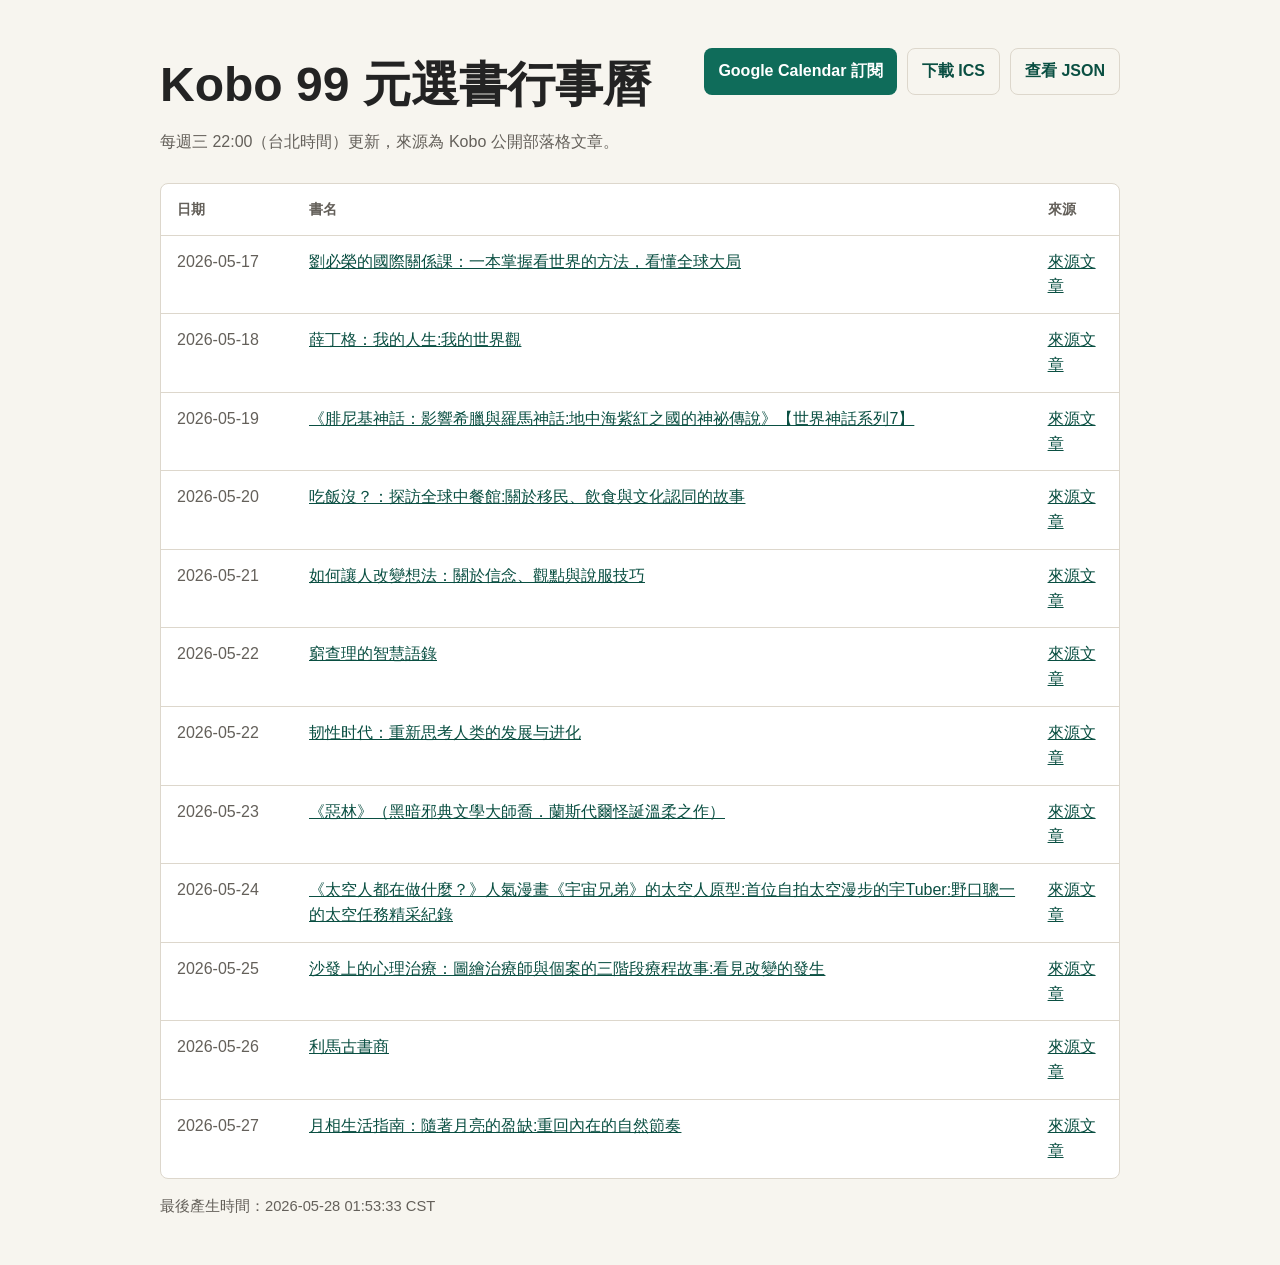
==== public/index.html @ 188c9c96 "Update Kobo 99 calendar" ====
<!doctype html>
<html lang="zh-Hant">
<head>
  <meta charset="utf-8">
  <meta name="viewport" content="width=device-width, initial-scale=1">
  <title>Kobo 99 元選書行事曆</title>
  <style>
    :root {
      color-scheme: light;
      --bg: #f7f5ef;
      --panel: #ffffff;
      --text: #232323;
      --muted: #64605a;
      --line: #ddd7cc;
      --accent: #0f6c5a;
      --accent-dark: #0a4f42;
    }
    * { box-sizing: border-box; }
    body {
      margin: 0;
      background: var(--bg);
      color: var(--text);
      font-family: -apple-system, BlinkMacSystemFont, "Segoe UI", sans-serif;
      line-height: 1.55;
    }
    main {
      width: min(960px, calc(100% - 32px));
      margin: 48px auto;
    }
    header {
      display: flex;
      align-items: flex-start;
      justify-content: space-between;
      gap: 24px;
      margin-bottom: 28px;
    }
    h1 {
      margin: 0 0 8px;
      font-size: clamp(1.9rem, 4vw, 3rem);
      letter-spacing: 0;
    }
    p { margin: 0; color: var(--muted); }
    .actions {
      display: flex;
      flex-wrap: wrap;
      gap: 10px;
      justify-content: flex-end;
      min-width: 240px;
    }
    .button {
      display: inline-flex;
      min-height: 42px;
      align-items: center;
      justify-content: center;
      border-radius: 8px;
      padding: 10px 14px;
      background: var(--accent);
      color: #fff;
      font-weight: 700;
      text-decoration: none;
      white-space: nowrap;
    }
    .button.secondary {
      background: transparent;
      color: var(--accent-dark);
      border: 1px solid var(--line);
    }
    section {
      background: var(--panel);
      border: 1px solid var(--line);
      border-radius: 8px;
      overflow: hidden;
    }
    table {
      width: 100%;
      border-collapse: collapse;
    }
    th, td {
      padding: 14px 16px;
      border-bottom: 1px solid var(--line);
      text-align: left;
      vertical-align: top;
    }
    th {
      color: var(--muted);
      font-size: 0.9rem;
      font-weight: 700;
    }
    tr:last-child td { border-bottom: 0; }
    td:first-child { width: 132px; color: var(--muted); }
    a { color: var(--accent-dark); }
    footer {
      margin-top: 16px;
      color: var(--muted);
      font-size: 0.92rem;
    }
    @media (max-width: 720px) {
      main { margin: 28px auto; }
      header { display: block; }
      .actions { justify-content: flex-start; margin-top: 18px; }
      table, tbody, tr, td { display: block; width: 100%; }
      thead { display: none; }
      tr { border-bottom: 1px solid var(--line); padding: 12px 0; }
      tr:last-child { border-bottom: 0; }
      td { border: 0; padding: 4px 16px; }
      td:first-child { width: 100%; }
    }
  </style>
</head>
<body>
  <main>
    <header>
      <div>
        <h1>Kobo 99 元選書行事曆</h1>
        <p>每週三 22:00（台北時間）更新，來源為 Kobo 公開部落格文章。</p>
      </div>
      <nav class="actions" aria-label="訂閱連結">
        <a class="button" id="google-link" href="https://calendar.google.com/calendar/render">Google Calendar 訂閱</a>
        <a class="button secondary" href="kobo99.ics">下載 ICS</a>
        <a class="button secondary" href="events.json">查看 JSON</a>
      </nav>
    </header>
    <section aria-label="近期選書">
      <table>
        <thead>
          <tr>
            <th>日期</th>
            <th>書名</th>
            <th>來源</th>
          </tr>
        </thead>
        <tbody>
          <tr>
            <td><time datetime="2026-05-17">2026-05-17</time></td>
            <td><a href="https://www.kobo.com/tw/zh/ebook/Oq0C-toUhj61pU7ZuOeAuQ?sid=0e2933ff-dd01-4671-a66d-1c8b20b97a18&amp;ssid=LgBAj5ZabgMhGqfG52D53&amp;utm_source=twblog&amp;utm_medium=99list&amp;utm_campaign=coin99_20260514">劉必榮的國際關係課：一本掌握看世界的方法，看懂全球大局</a></td>
            <td><a href="https://www.kobo.com/zh/blog/weekly-dd99-2026-w20">來源文章</a></td>
          </tr>
          <tr>
            <td><time datetime="2026-05-18">2026-05-18</time></td>
            <td><a href="https://www.kobo.com/tw/zh/ebook/3aDf6svCgDe2equJZuwdKg?sId=98a1ab3e-da79-486e-acfe-9da31a57d57c&amp;ssId=VOExp7g4EBEX736syxEWi&amp;cPos=8&amp;utm_source=twblog&amp;utm_medium=99list&amp;utm_campaign=coin99_20260514">薛丁格：我的人生:我的世界觀</a></td>
            <td><a href="https://www.kobo.com/zh/blog/weekly-dd99-2026-w20">來源文章</a></td>
          </tr>
          <tr>
            <td><time datetime="2026-05-19">2026-05-19</time></td>
            <td><a href="https://www.kobo.com/tw/zh/ebook/NS3wWVRetjmY6DG8GCaQ7Q?sId=0649bf85-0591-4b63-8339-caf28a9f52f0&amp;ssId=Jb1l7KjU01C63QJld5QiQ&amp;cPos=7&amp;utm_source=twblog&amp;utm_medium=99list&amp;utm_campaign=coin99_20260514">《腓尼基神話：影響希臘與羅馬神話:地中海紫紅之國的神祕傳說》【世界神話系列7】</a></td>
            <td><a href="https://www.kobo.com/zh/blog/weekly-dd99-2026-w20">來源文章</a></td>
          </tr>
          <tr>
            <td><time datetime="2026-05-20">2026-05-20</time></td>
            <td><a href="https://www.kobo.com/tw/zh/ebook/T7mHfPqfoDOEcaipd5PpsA?sId=db29fa10-4f6f-4319-8aa8-af015ed02287&amp;ssId=1pK39OA0Z3F998WYupKHX&amp;cPos=1&amp;utm_source=twblog&amp;utm_medium=99list&amp;utm_campaign=coin99_20260514">吃飯沒？：探訪全球中餐館:關於移民、飲食與文化認同的故事</a></td>
            <td><a href="https://www.kobo.com/zh/blog/weekly-dd99-2026-w20">來源文章</a></td>
          </tr>
          <tr>
            <td><time datetime="2026-05-21">2026-05-21</time></td>
            <td><a href="https://www.kobo.com/tw/zh/ebook/Krff2DZrTDSDQwlCpi2_OA?sid=b14a1f2e-721b-4083-8126-5be44674a476&amp;ssid=DDa9M99KhHkAqZlAW7i9K&amp;cPos=3&amp;utm_source=twblog&amp;utm_medium=99list&amp;utm_campaign=coin99_20260521">如何讓人改變想法：關於信念、觀點與說服技巧</a></td>
            <td><a href="https://www.kobo.com/zh/blog/weekly-dd99-2026-w21">來源文章</a></td>
          </tr>
          <tr>
            <td><time datetime="2026-05-22">2026-05-22</time></td>
            <td><a href="https://www.kobo.com/tw/zh/ebook/q_SfCc-aVTqD2qOeRKnF5w?sid=2ae60711-f06a-4857-9dbc-2bdc96e750aa&amp;ssid=T7ytSXyQ3Dup-JBuw7TLj&amp;utm_source=twblog&amp;utm_medium=99list&amp;utm_campaign=coin99_20260521">窮查理的智慧語錄</a></td>
            <td><a href="https://www.kobo.com/zh/blog/weekly-dd99-2026-w21">來源文章</a></td>
          </tr>
          <tr>
            <td><time datetime="2026-05-22">2026-05-22</time></td>
            <td><a href="https://www.kobo.com/tw/zh/ebook/8Vwuh9MCRjm2ACbqRyDx7w?sid=29ff897e-e890-4c52-8094-21e5851a990b&amp;ssid=TL6WCEuLgHHllmSZbaXio&amp;cPos=7&amp;utm_source=twblog&amp;utm_medium=99list&amp;utm_campaign=coin99_20260521">韧性时代：重新思考人类的发展与进化</a></td>
            <td><a href="https://www.kobo.com/zh/blog/weekly-dd99-2026-w21">來源文章</a></td>
          </tr>
          <tr>
            <td><time datetime="2026-05-23">2026-05-23</time></td>
            <td><a href="https://www.kobo.com/tw/zh/ebook/I5J-q75ooTimxAWnKAuX8A?sid=b90b40b2-1bff-40fd-9016-4b2957b839a6&amp;ssid=eNPO_6ZGdbXVD5EshFWmq&amp;utm_source=twblog&amp;utm_medium=99list&amp;utm_campaign=coin99_20260521">《惡林》（黑暗邪典文學大師喬．蘭斯代爾怪誕溫柔之作）</a></td>
            <td><a href="https://www.kobo.com/zh/blog/weekly-dd99-2026-w21">來源文章</a></td>
          </tr>
          <tr>
            <td><time datetime="2026-05-24">2026-05-24</time></td>
            <td><a href="https://www.kobo.com/tw/zh/ebook/tuber-2?sid=d8ca6da7-e42a-480e-83d8-110fa1f4ad76&amp;ssid=gq89PLufJtlbvoVgjB59r&amp;cPos=5&amp;utm_source=twblog&amp;utm_medium=99list&amp;utm_campaign=coin99_20260524">《太空人都在做什麼？》人氣漫畫《宇宙兄弟》的太空人原型:首位自拍太空漫步的宇Tuber:野口聰一的太空任務精采紀錄</a></td>
            <td><a href="https://www.kobo.com/zh/blog/weekly-dd99-2026-w21">來源文章</a></td>
          </tr>
          <tr>
            <td><time datetime="2026-05-25">2026-05-25</time></td>
            <td><a href="https://www.kobo.com/tw/zh/ebook/IoV7O6WGGTyYJGUJEJ6nww?sid=f5f2f5d0-d9cf-445f-b1d2-858bb8e286b0&amp;ssid=-CJ8TQJWgPYttYwpEBQBd&amp;cPos=1&amp;utm_source=twblog&amp;utm_medium=99list&amp;utm_campaign=coin99_20260525">沙發上的心理治療：圖繪治療師與個案的三階段療程故事:看見改變的發生</a></td>
            <td><a href="https://www.kobo.com/zh/blog/weekly-dd99-2026-w21">來源文章</a></td>
          </tr>
          <tr>
            <td><time datetime="2026-05-26">2026-05-26</time></td>
            <td><a href="https://www.kobo.com/tw/zh/ebook/2lj-KdZMQjKkTNhQ0yQASQ?sid=552be26a-47d9-493d-8bc1-90a25a33e25a&amp;ssid=RlYxhRyGA10Zc_0Cz5NsB&amp;cPos=8&amp;utm_source=twblog&amp;utm_medium=99list&amp;utm_campaign=coin99_20260526">利馬古書商</a></td>
            <td><a href="https://www.kobo.com/zh/blog/weekly-dd99-2026-w21">來源文章</a></td>
          </tr>
          <tr>
            <td><time datetime="2026-05-27">2026-05-27</time></td>
            <td><a href="https://www.kobo.com/tw/zh/ebook/LhYTWmAwfDS5frH-u4r-7g?sid=53d9def2-4749-4461-b1be-8de7b77e8e00&amp;ssid=mjAAs9FLI09M8llO6vPwV&amp;cPos=7&amp;utm_source=twblog&amp;utm_medium=99list&amp;utm_campaign=coin99_20260527">月相生活指南：隨著月亮的盈缺:重回內在的自然節奏</a></td>
            <td><a href="https://www.kobo.com/zh/blog/weekly-dd99-2026-w21">來源文章</a></td>
          </tr>
        </tbody>
      </table>
    </section>
    <footer>最後產生時間：2026-05-28 01:53:33 CST</footer>
  </main>
  <script>
    const icsUrl = new URL("kobo99.ics", window.location.href).href;
    document.getElementById("google-link").href =
      "https://calendar.google.com/calendar/render?cid=" + encodeURIComponent(icsUrl);
  </script>
</body>
</html>
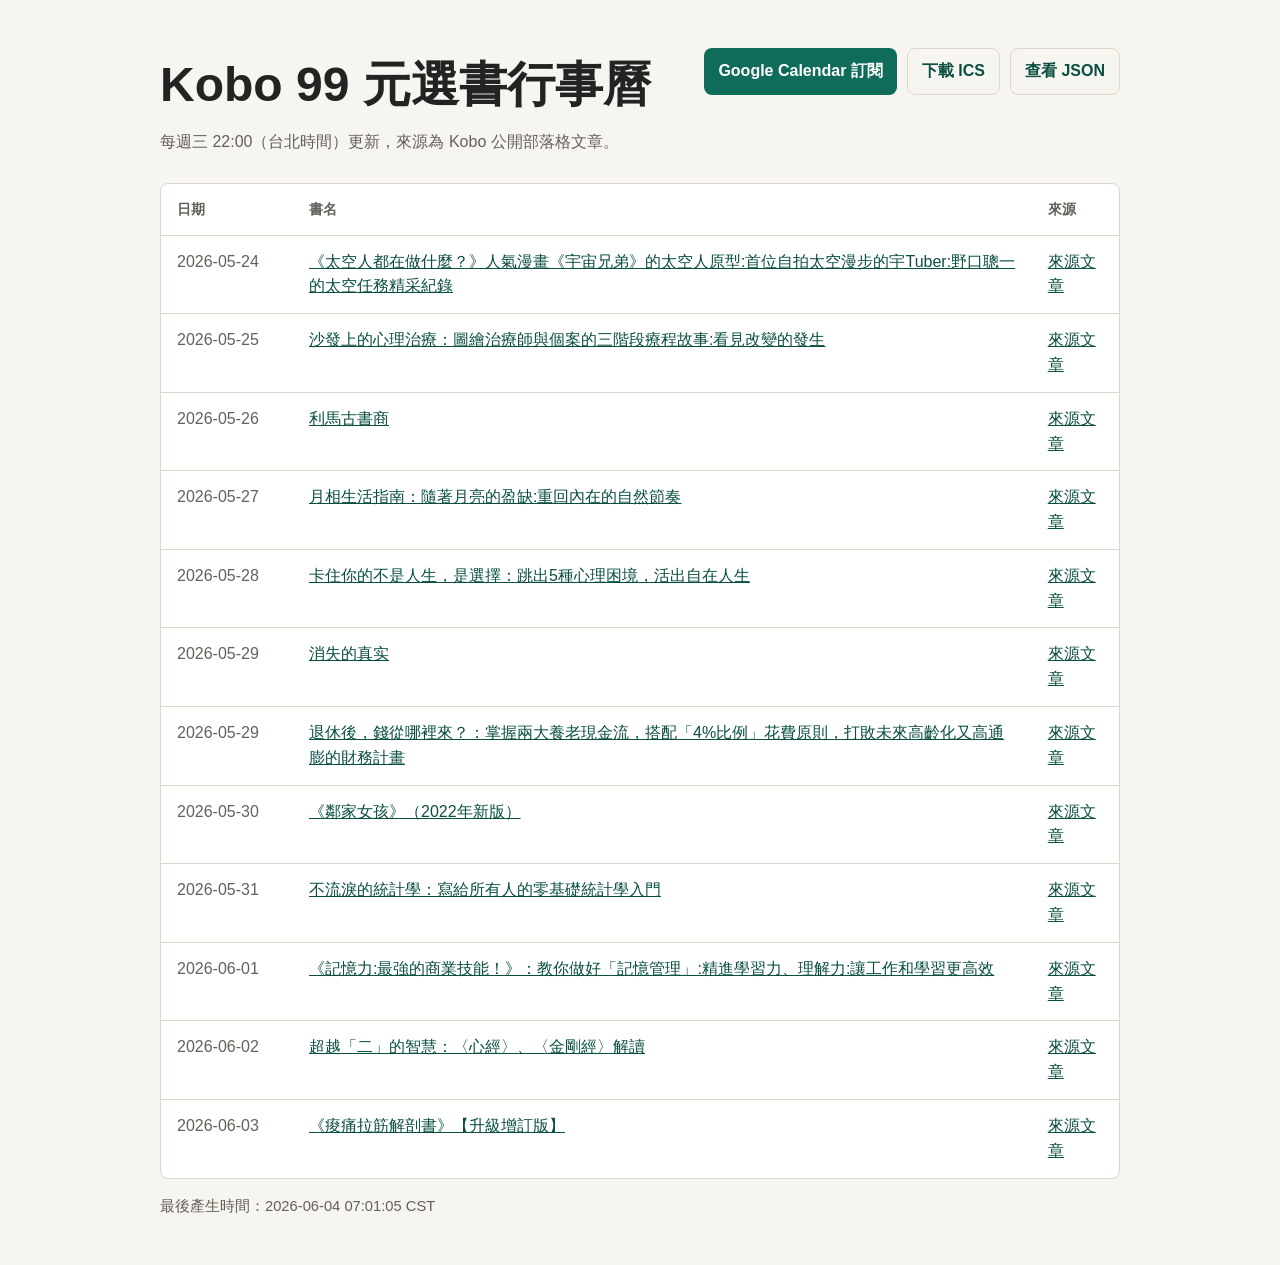
==== commit 99aa59e8: "Update Kobo 99 calendar" ====
--- a/public/index.html
+++ b/public/index.html
@@ -131,46 +131,6 @@
         </thead>
         <tbody>
           <tr>
-            <td><time datetime="2026-05-17">2026-05-17</time></td>
-            <td><a href="https://www.kobo.com/tw/zh/ebook/Oq0C-toUhj61pU7ZuOeAuQ?sid=0e2933ff-dd01-4671-a66d-1c8b20b97a18&amp;ssid=LgBAj5ZabgMhGqfG52D53&amp;utm_source=twblog&amp;utm_medium=99list&amp;utm_campaign=coin99_20260514">劉必榮的國際關係課：一本掌握看世界的方法，看懂全球大局</a></td>
-            <td><a href="https://www.kobo.com/zh/blog/weekly-dd99-2026-w20">來源文章</a></td>
-          </tr>
-          <tr>
-            <td><time datetime="2026-05-18">2026-05-18</time></td>
-            <td><a href="https://www.kobo.com/tw/zh/ebook/3aDf6svCgDe2equJZuwdKg?sId=98a1ab3e-da79-486e-acfe-9da31a57d57c&amp;ssId=VOExp7g4EBEX736syxEWi&amp;cPos=8&amp;utm_source=twblog&amp;utm_medium=99list&amp;utm_campaign=coin99_20260514">薛丁格：我的人生:我的世界觀</a></td>
-            <td><a href="https://www.kobo.com/zh/blog/weekly-dd99-2026-w20">來源文章</a></td>
-          </tr>
-          <tr>
-            <td><time datetime="2026-05-19">2026-05-19</time></td>
-            <td><a href="https://www.kobo.com/tw/zh/ebook/NS3wWVRetjmY6DG8GCaQ7Q?sId=0649bf85-0591-4b63-8339-caf28a9f52f0&amp;ssId=Jb1l7KjU01C63QJld5QiQ&amp;cPos=7&amp;utm_source=twblog&amp;utm_medium=99list&amp;utm_campaign=coin99_20260514">《腓尼基神話：影響希臘與羅馬神話:地中海紫紅之國的神祕傳說》【世界神話系列7】</a></td>
-            <td><a href="https://www.kobo.com/zh/blog/weekly-dd99-2026-w20">來源文章</a></td>
-          </tr>
-          <tr>
-            <td><time datetime="2026-05-20">2026-05-20</time></td>
-            <td><a href="https://www.kobo.com/tw/zh/ebook/T7mHfPqfoDOEcaipd5PpsA?sId=db29fa10-4f6f-4319-8aa8-af015ed02287&amp;ssId=1pK39OA0Z3F998WYupKHX&amp;cPos=1&amp;utm_source=twblog&amp;utm_medium=99list&amp;utm_campaign=coin99_20260514">吃飯沒？：探訪全球中餐館:關於移民、飲食與文化認同的故事</a></td>
-            <td><a href="https://www.kobo.com/zh/blog/weekly-dd99-2026-w20">來源文章</a></td>
-          </tr>
-          <tr>
-            <td><time datetime="2026-05-21">2026-05-21</time></td>
-            <td><a href="https://www.kobo.com/tw/zh/ebook/Krff2DZrTDSDQwlCpi2_OA?sid=b14a1f2e-721b-4083-8126-5be44674a476&amp;ssid=DDa9M99KhHkAqZlAW7i9K&amp;cPos=3&amp;utm_source=twblog&amp;utm_medium=99list&amp;utm_campaign=coin99_20260521">如何讓人改變想法：關於信念、觀點與說服技巧</a></td>
-            <td><a href="https://www.kobo.com/zh/blog/weekly-dd99-2026-w21">來源文章</a></td>
-          </tr>
-          <tr>
-            <td><time datetime="2026-05-22">2026-05-22</time></td>
-            <td><a href="https://www.kobo.com/tw/zh/ebook/q_SfCc-aVTqD2qOeRKnF5w?sid=2ae60711-f06a-4857-9dbc-2bdc96e750aa&amp;ssid=T7ytSXyQ3Dup-JBuw7TLj&amp;utm_source=twblog&amp;utm_medium=99list&amp;utm_campaign=coin99_20260521">窮查理的智慧語錄</a></td>
-            <td><a href="https://www.kobo.com/zh/blog/weekly-dd99-2026-w21">來源文章</a></td>
-          </tr>
-          <tr>
-            <td><time datetime="2026-05-22">2026-05-22</time></td>
-            <td><a href="https://www.kobo.com/tw/zh/ebook/8Vwuh9MCRjm2ACbqRyDx7w?sid=29ff897e-e890-4c52-8094-21e5851a990b&amp;ssid=TL6WCEuLgHHllmSZbaXio&amp;cPos=7&amp;utm_source=twblog&amp;utm_medium=99list&amp;utm_campaign=coin99_20260521">韧性时代：重新思考人类的发展与进化</a></td>
-            <td><a href="https://www.kobo.com/zh/blog/weekly-dd99-2026-w21">來源文章</a></td>
-          </tr>
-          <tr>
-            <td><time datetime="2026-05-23">2026-05-23</time></td>
-            <td><a href="https://www.kobo.com/tw/zh/ebook/I5J-q75ooTimxAWnKAuX8A?sid=b90b40b2-1bff-40fd-9016-4b2957b839a6&amp;ssid=eNPO_6ZGdbXVD5EshFWmq&amp;utm_source=twblog&amp;utm_medium=99list&amp;utm_campaign=coin99_20260521">《惡林》（黑暗邪典文學大師喬．蘭斯代爾怪誕溫柔之作）</a></td>
-            <td><a href="https://www.kobo.com/zh/blog/weekly-dd99-2026-w21">來源文章</a></td>
-          </tr>
-          <tr>
             <td><time datetime="2026-05-24">2026-05-24</time></td>
             <td><a href="https://www.kobo.com/tw/zh/ebook/tuber-2?sid=d8ca6da7-e42a-480e-83d8-110fa1f4ad76&amp;ssid=gq89PLufJtlbvoVgjB59r&amp;cPos=5&amp;utm_source=twblog&amp;utm_medium=99list&amp;utm_campaign=coin99_20260524">《太空人都在做什麼？》人氣漫畫《宇宙兄弟》的太空人原型:首位自拍太空漫步的宇Tuber:野口聰一的太空任務精采紀錄</a></td>
             <td><a href="https://www.kobo.com/zh/blog/weekly-dd99-2026-w21">來源文章</a></td>
@@ -189,11 +149,51 @@
             <td><time datetime="2026-05-27">2026-05-27</time></td>
             <td><a href="https://www.kobo.com/tw/zh/ebook/LhYTWmAwfDS5frH-u4r-7g?sid=53d9def2-4749-4461-b1be-8de7b77e8e00&amp;ssid=mjAAs9FLI09M8llO6vPwV&amp;cPos=7&amp;utm_source=twblog&amp;utm_medium=99list&amp;utm_campaign=coin99_20260527">月相生活指南：隨著月亮的盈缺:重回內在的自然節奏</a></td>
             <td><a href="https://www.kobo.com/zh/blog/weekly-dd99-2026-w21">來源文章</a></td>
+          </tr>
+          <tr>
+            <td><time datetime="2026-05-28">2026-05-28</time></td>
+            <td><a href="https://www.kobo.com/tw/zh/ebook/9hURkGzgcjGbGd2F654Wag?sId=22fb5b2f-0ca2-44ec-baa7-d607bcbf0851&amp;ssId=omxyxhFtpCBevinSys-d7&amp;cPos=1&amp;utm_source=twblog&amp;utm_medium=99list&amp;utm_campaign=coin99_20260528">卡住你的不是人生，是選擇：跳出5種心理困境，活出自在人生</a></td>
+            <td><a href="https://www.kobo.com/zh/blog/weekly-dd99-2026-w22">來源文章</a></td>
+          </tr>
+          <tr>
+            <td><time datetime="2026-05-29">2026-05-29</time></td>
+            <td><a href="https://www.kobo.com/tw/zh/ebook/folLxiAZgz-9qTP1OTxz8w?sId=d7ea0947-0e0c-4ba2-9886-ee36dae1beec&amp;ssId=nKYOV9Ny9UTn6mu_yTsbw&amp;cPos=1&amp;utm_source=twblog&amp;utm_medium=99list&amp;utm_campaign=coin99_20260528">消失的真实</a></td>
+            <td><a href="https://www.kobo.com/zh/blog/weekly-dd99-2026-w22">來源文章</a></td>
+          </tr>
+          <tr>
+            <td><time datetime="2026-05-29">2026-05-29</time></td>
+            <td><a href="https://www.kobo.com/tw/zh/ebook/8Uy5TeoHQz254c7ejd49hg?sid=bd4faaa1-49b9-4ad2-a03f-7c7deba3a996&amp;ssid=atNsn-OP7tk2xgbWUi3Hg&amp;utm_source=twblog&amp;utm_medium=99list&amp;utm_campaign=coin99_20260528">退休後，錢從哪裡來？：掌握兩大養老現金流，搭配「4%比例」花費原則，打敗未來高齡化又高通膨的財務計畫</a></td>
+            <td><a href="https://www.kobo.com/zh/blog/weekly-dd99-2026-w22">來源文章</a></td>
+          </tr>
+          <tr>
+            <td><time datetime="2026-05-30">2026-05-30</time></td>
+            <td><a href="https://www.kobo.com/tw/zh/ebook/J_ud6Kxtjz-kdd90ElSA_A?sid=fec41bd0-7445-480f-b706-312e78fcdc61&amp;ssid=ueQ5JdKtOYPiLuCxQctfu&amp;utm_source=twblog&amp;utm_medium=99list&amp;utm_campaign=coin99_20260528">《鄰家女孩》（2022年新版）</a></td>
+            <td><a href="https://www.kobo.com/zh/blog/weekly-dd99-2026-w22">來源文章</a></td>
+          </tr>
+          <tr>
+            <td><time datetime="2026-05-31">2026-05-31</time></td>
+            <td><a href="https://www.kobo.com/tw/zh/ebook/kDe3zTw96j6hT98EYWW2UA?sid=db1f9f2f-914b-482d-b5ac-2ba545ddea12&amp;ssid=hXEk7Z5XGUhwwv6GpN6Dq&amp;utm_source=twblog&amp;utm_medium=99list&amp;utm_campaign=coin99_20260528">不流淚的統計學：寫給所有人的零基礎統計學入門</a></td>
+            <td><a href="https://www.kobo.com/zh/blog/weekly-dd99-2026-w22">來源文章</a></td>
+          </tr>
+          <tr>
+            <td><time datetime="2026-06-01">2026-06-01</time></td>
+            <td><a href="https://www.kobo.com/tw/zh/ebook/_h39tQvWMDWyq-1pKp4UTA?sid=0c6f53af-7955-4322-9ce4-f164f9c36574&amp;ssid=1QukcwU54nQQT-Kic7-x3&amp;cPos=3&amp;utm_source=twblog&amp;utm_medium=99list&amp;utm_campaign=coin99_20260528">《記憶力:最強的商業技能！》：教你做好「記憶管理」:精進學習力、理解力:讓工作和學習更高效</a></td>
+            <td><a href="https://www.kobo.com/zh/blog/weekly-dd99-2026-w22">來源文章</a></td>
+          </tr>
+          <tr>
+            <td><time datetime="2026-06-02">2026-06-02</time></td>
+            <td><a href="https://www.kobo.com/tw/zh/ebook/gOjlgWECFzGxJ2xDx7E8cA?sid=f0cc10e1-0e94-489e-af5b-dbd207910de6&amp;ssid=PGOI_d91nzUXVwbvjM4yG&amp;cPos=6&amp;utm_source=twblog&amp;utm_medium=99list&amp;utm_campaign=coin99_20260528">超越「二」的智慧：〈心經〉、〈金剛經〉解讀</a></td>
+            <td><a href="https://www.kobo.com/zh/blog/weekly-dd99-2026-w22">來源文章</a></td>
+          </tr>
+          <tr>
+            <td><time datetime="2026-06-03">2026-06-03</time></td>
+            <td><a href="https://www.kobo.com/tw/zh/ebook/SNCOBoRAsji6oozEQXZkyA?sid=f32a909b-09ec-4617-ba22-f7258ad5232f&amp;ssid=toX45wWoO1-9fuVQmMwLw&amp;utm_source=twblog&amp;utm_medium=99list&amp;utm_campaign=coin99_20260528">《痠痛拉筋解剖書》【升級增訂版】</a></td>
+            <td><a href="https://www.kobo.com/zh/blog/weekly-dd99-2026-w22">來源文章</a></td>
           </tr>
         </tbody>
       </table>
     </section>
-    <footer>最後產生時間：2026-05-28 01:53:33 CST</footer>
+    <footer>最後產生時間：2026-06-04 07:01:05 CST</footer>
   </main>
   <script>
     const icsUrl = new URL("kobo99.ics", window.location.href).href;
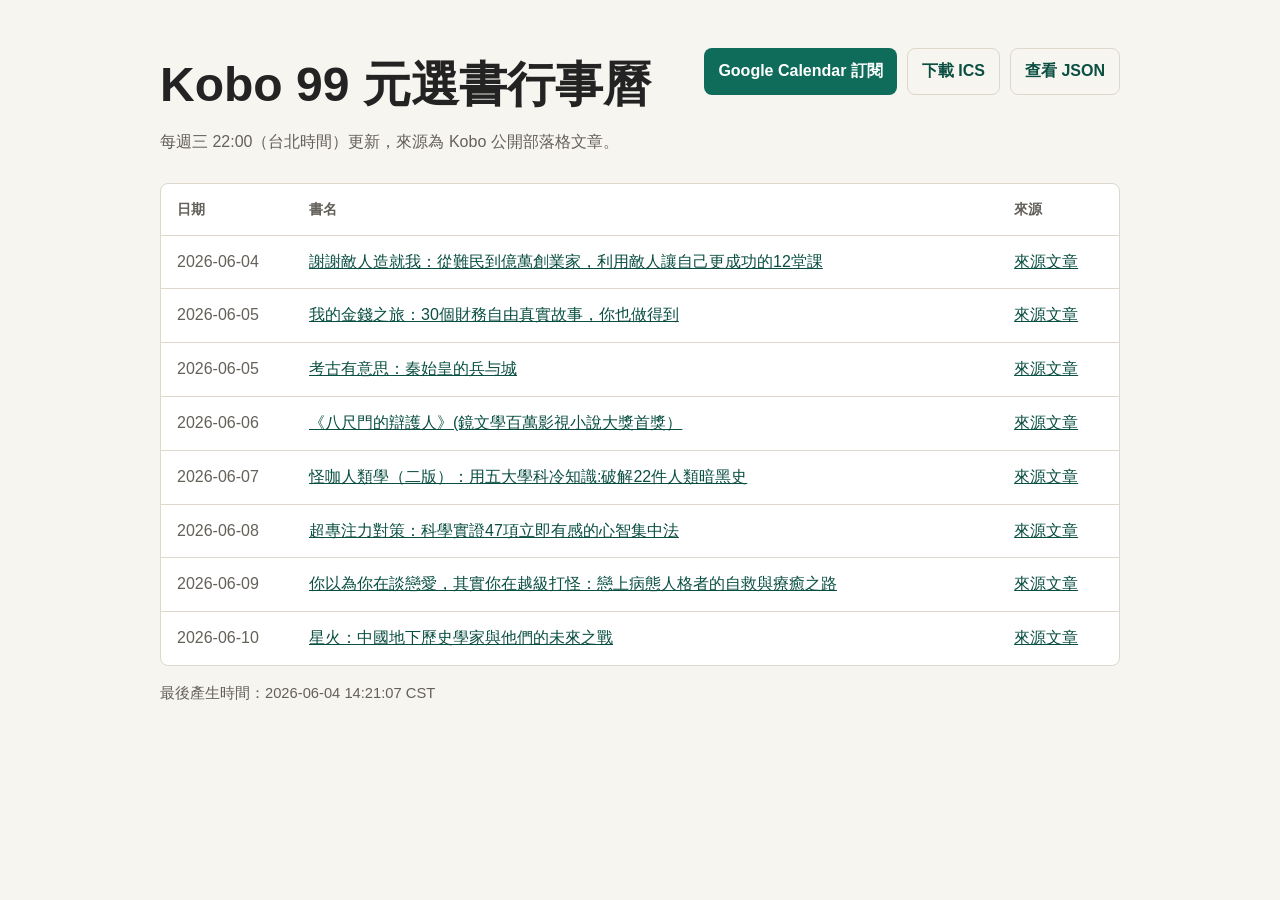
==== commit da3ddd1c: "Update Kobo 99 calendar" ====
--- a/public/index.html
+++ b/public/index.html
@@ -131,69 +131,49 @@
         </thead>
         <tbody>
           <tr>
-            <td><time datetime="2026-05-24">2026-05-24</time></td>
-            <td><a href="https://www.kobo.com/tw/zh/ebook/tuber-2?sid=d8ca6da7-e42a-480e-83d8-110fa1f4ad76&amp;ssid=gq89PLufJtlbvoVgjB59r&amp;cPos=5&amp;utm_source=twblog&amp;utm_medium=99list&amp;utm_campaign=coin99_20260524">《太空人都在做什麼？》人氣漫畫《宇宙兄弟》的太空人原型:首位自拍太空漫步的宇Tuber:野口聰一的太空任務精采紀錄</a></td>
-            <td><a href="https://www.kobo.com/zh/blog/weekly-dd99-2026-w21">來源文章</a></td>
+            <td><time datetime="2026-06-04">2026-06-04</time></td>
+            <td><a href="https://www.kobo.com/tw/zh/ebook/ni9CZXGnTTGPpHekBL5cnQ?sid=217a6b39-6f76-485f-8c22-e28d307440f9&amp;ssid=79VNhn8BenEl4cHCFyHbp&amp;utm_source=twblog&amp;utm_medium=99list&amp;utm_campaign=coin99_20260604">謝謝敵人造就我：從難民到億萬創業家，利用敵人讓自己更成功的12堂課</a></td>
+            <td><a href="https://www.kobo.com/zh/blog/weekly-dd99-2026-w23">來源文章</a></td>
           </tr>
           <tr>
-            <td><time datetime="2026-05-25">2026-05-25</time></td>
-            <td><a href="https://www.kobo.com/tw/zh/ebook/IoV7O6WGGTyYJGUJEJ6nww?sid=f5f2f5d0-d9cf-445f-b1d2-858bb8e286b0&amp;ssid=-CJ8TQJWgPYttYwpEBQBd&amp;cPos=1&amp;utm_source=twblog&amp;utm_medium=99list&amp;utm_campaign=coin99_20260525">沙發上的心理治療：圖繪治療師與個案的三階段療程故事:看見改變的發生</a></td>
-            <td><a href="https://www.kobo.com/zh/blog/weekly-dd99-2026-w21">來源文章</a></td>
+            <td><time datetime="2026-06-05">2026-06-05</time></td>
+            <td><a href="https://www.kobo.com/tw/zh/ebook/LcIpZBabKT-joZZA1-Viww?sid=db0e846f-e913-4e98-9b9b-9c1b08331cb3&amp;ssid=Rl3qZ8keoJIZgzT0QlXNl&amp;cPos=6&amp;utm_source=twblog&amp;utm_medium=99list&amp;utm_campaign=coin99_20260604">我的金錢之旅：30個財務自由真實故事，你也做得到</a></td>
+            <td><a href="https://www.kobo.com/zh/blog/weekly-dd99-2026-w23">來源文章</a></td>
           </tr>
           <tr>
-            <td><time datetime="2026-05-26">2026-05-26</time></td>
-            <td><a href="https://www.kobo.com/tw/zh/ebook/2lj-KdZMQjKkTNhQ0yQASQ?sid=552be26a-47d9-493d-8bc1-90a25a33e25a&amp;ssid=RlYxhRyGA10Zc_0Cz5NsB&amp;cPos=8&amp;utm_source=twblog&amp;utm_medium=99list&amp;utm_campaign=coin99_20260526">利馬古書商</a></td>
-            <td><a href="https://www.kobo.com/zh/blog/weekly-dd99-2026-w21">來源文章</a></td>
+            <td><time datetime="2026-06-05">2026-06-05</time></td>
+            <td><a href="https://www.kobo.com/tw/zh/ebook/lP41t3f7Tz6AjUyQNg688g?sid=db0e846f-e913-4e98-9b9b-9c1b08331cb3&amp;ssid=Rl3qZ8keoJIZgzT0QlXNl&amp;cPos=8&amp;utm_source=twblog&amp;utm_medium=99list&amp;utm_campaign=coin99_20260604">考古有意思：秦始皇的兵与城</a></td>
+            <td><a href="https://www.kobo.com/zh/blog/weekly-dd99-2026-w23">來源文章</a></td>
           </tr>
           <tr>
-            <td><time datetime="2026-05-27">2026-05-27</time></td>
-            <td><a href="https://www.kobo.com/tw/zh/ebook/LhYTWmAwfDS5frH-u4r-7g?sid=53d9def2-4749-4461-b1be-8de7b77e8e00&amp;ssid=mjAAs9FLI09M8llO6vPwV&amp;cPos=7&amp;utm_source=twblog&amp;utm_medium=99list&amp;utm_campaign=coin99_20260527">月相生活指南：隨著月亮的盈缺:重回內在的自然節奏</a></td>
-            <td><a href="https://www.kobo.com/zh/blog/weekly-dd99-2026-w21">來源文章</a></td>
+            <td><time datetime="2026-06-06">2026-06-06</time></td>
+            <td><a href="https://www.kobo.com/tw/zh/ebook/ly95ciEt1z6ZjvIqlXzorw?sid=db0e846f-e913-4e98-9b9b-9c1b08331cb3&amp;ssid=Rl3qZ8keoJIZgzT0QlXNl&amp;cPos=1&amp;utm_source=twblog&amp;utm_medium=99list&amp;utm_campaign=coin99_20260604">《八尺門的辯護人》(鏡文學百萬影視小說大獎首獎）</a></td>
+            <td><a href="https://www.kobo.com/zh/blog/weekly-dd99-2026-w23">來源文章</a></td>
           </tr>
           <tr>
-            <td><time datetime="2026-05-28">2026-05-28</time></td>
-            <td><a href="https://www.kobo.com/tw/zh/ebook/9hURkGzgcjGbGd2F654Wag?sId=22fb5b2f-0ca2-44ec-baa7-d607bcbf0851&amp;ssId=omxyxhFtpCBevinSys-d7&amp;cPos=1&amp;utm_source=twblog&amp;utm_medium=99list&amp;utm_campaign=coin99_20260528">卡住你的不是人生，是選擇：跳出5種心理困境，活出自在人生</a></td>
-            <td><a href="https://www.kobo.com/zh/blog/weekly-dd99-2026-w22">來源文章</a></td>
+            <td><time datetime="2026-06-07">2026-06-07</time></td>
+            <td><a href="https://www.kobo.com/tw/zh/ebook/FAhaj6gp-j-zXMTxyi2KTQ?sid=db0e846f-e913-4e98-9b9b-9c1b08331cb3&amp;ssid=Rl3qZ8keoJIZgzT0QlXNl&amp;cPos=7&amp;utm_source=twblog&amp;utm_medium=99list&amp;utm_campaign=coin99_20260604">怪咖人類學（二版）：用五大學科冷知識:破解22件人類暗黑史</a></td>
+            <td><a href="https://www.kobo.com/zh/blog/weekly-dd99-2026-w23">來源文章</a></td>
           </tr>
           <tr>
-            <td><time datetime="2026-05-29">2026-05-29</time></td>
-            <td><a href="https://www.kobo.com/tw/zh/ebook/folLxiAZgz-9qTP1OTxz8w?sId=d7ea0947-0e0c-4ba2-9886-ee36dae1beec&amp;ssId=nKYOV9Ny9UTn6mu_yTsbw&amp;cPos=1&amp;utm_source=twblog&amp;utm_medium=99list&amp;utm_campaign=coin99_20260528">消失的真实</a></td>
-            <td><a href="https://www.kobo.com/zh/blog/weekly-dd99-2026-w22">來源文章</a></td>
+            <td><time datetime="2026-06-08">2026-06-08</time></td>
+            <td><a href="https://www.kobo.com/tw/zh/ebook/FCmuIo2GtT6DNFFDTL6gaQ?sid=db0e846f-e913-4e98-9b9b-9c1b08331cb3&amp;ssid=Rl3qZ8keoJIZgzT0QlXNl&amp;cPos=2&amp;utm_source=twblog&amp;utm_medium=99list&amp;utm_campaign=coin99_20260604">超專注力對策：科學實證47項立即有感的心智集中法</a></td>
+            <td><a href="https://www.kobo.com/zh/blog/weekly-dd99-2026-w23">來源文章</a></td>
           </tr>
           <tr>
-            <td><time datetime="2026-05-29">2026-05-29</time></td>
-            <td><a href="https://www.kobo.com/tw/zh/ebook/8Uy5TeoHQz254c7ejd49hg?sid=bd4faaa1-49b9-4ad2-a03f-7c7deba3a996&amp;ssid=atNsn-OP7tk2xgbWUi3Hg&amp;utm_source=twblog&amp;utm_medium=99list&amp;utm_campaign=coin99_20260528">退休後，錢從哪裡來？：掌握兩大養老現金流，搭配「4%比例」花費原則，打敗未來高齡化又高通膨的財務計畫</a></td>
-            <td><a href="https://www.kobo.com/zh/blog/weekly-dd99-2026-w22">來源文章</a></td>
+            <td><time datetime="2026-06-09">2026-06-09</time></td>
+            <td><a href="https://www.kobo.com/tw/zh/ebook/4Vsh6miHejSPfnvyCB2W8A?sid=db0e846f-e913-4e98-9b9b-9c1b08331cb3&amp;ssid=Rl3qZ8keoJIZgzT0QlXNl&amp;cPos=4&amp;utm_source=twblog&amp;utm_medium=99list&amp;utm_campaign=coin99_20260604">你以為你在談戀愛，其實你在越級打怪：戀上病態人格者的自救與療癒之路</a></td>
+            <td><a href="https://www.kobo.com/zh/blog/weekly-dd99-2026-w23">來源文章</a></td>
           </tr>
           <tr>
-            <td><time datetime="2026-05-30">2026-05-30</time></td>
-            <td><a href="https://www.kobo.com/tw/zh/ebook/J_ud6Kxtjz-kdd90ElSA_A?sid=fec41bd0-7445-480f-b706-312e78fcdc61&amp;ssid=ueQ5JdKtOYPiLuCxQctfu&amp;utm_source=twblog&amp;utm_medium=99list&amp;utm_campaign=coin99_20260528">《鄰家女孩》（2022年新版）</a></td>
-            <td><a href="https://www.kobo.com/zh/blog/weekly-dd99-2026-w22">來源文章</a></td>
-          </tr>
-          <tr>
-            <td><time datetime="2026-05-31">2026-05-31</time></td>
-            <td><a href="https://www.kobo.com/tw/zh/ebook/kDe3zTw96j6hT98EYWW2UA?sid=db1f9f2f-914b-482d-b5ac-2ba545ddea12&amp;ssid=hXEk7Z5XGUhwwv6GpN6Dq&amp;utm_source=twblog&amp;utm_medium=99list&amp;utm_campaign=coin99_20260528">不流淚的統計學：寫給所有人的零基礎統計學入門</a></td>
-            <td><a href="https://www.kobo.com/zh/blog/weekly-dd99-2026-w22">來源文章</a></td>
-          </tr>
-          <tr>
-            <td><time datetime="2026-06-01">2026-06-01</time></td>
-            <td><a href="https://www.kobo.com/tw/zh/ebook/_h39tQvWMDWyq-1pKp4UTA?sid=0c6f53af-7955-4322-9ce4-f164f9c36574&amp;ssid=1QukcwU54nQQT-Kic7-x3&amp;cPos=3&amp;utm_source=twblog&amp;utm_medium=99list&amp;utm_campaign=coin99_20260528">《記憶力:最強的商業技能！》：教你做好「記憶管理」:精進學習力、理解力:讓工作和學習更高效</a></td>
-            <td><a href="https://www.kobo.com/zh/blog/weekly-dd99-2026-w22">來源文章</a></td>
-          </tr>
-          <tr>
-            <td><time datetime="2026-06-02">2026-06-02</time></td>
-            <td><a href="https://www.kobo.com/tw/zh/ebook/gOjlgWECFzGxJ2xDx7E8cA?sid=f0cc10e1-0e94-489e-af5b-dbd207910de6&amp;ssid=PGOI_d91nzUXVwbvjM4yG&amp;cPos=6&amp;utm_source=twblog&amp;utm_medium=99list&amp;utm_campaign=coin99_20260528">超越「二」的智慧：〈心經〉、〈金剛經〉解讀</a></td>
-            <td><a href="https://www.kobo.com/zh/blog/weekly-dd99-2026-w22">來源文章</a></td>
-          </tr>
-          <tr>
-            <td><time datetime="2026-06-03">2026-06-03</time></td>
-            <td><a href="https://www.kobo.com/tw/zh/ebook/SNCOBoRAsji6oozEQXZkyA?sid=f32a909b-09ec-4617-ba22-f7258ad5232f&amp;ssid=toX45wWoO1-9fuVQmMwLw&amp;utm_source=twblog&amp;utm_medium=99list&amp;utm_campaign=coin99_20260528">《痠痛拉筋解剖書》【升級增訂版】</a></td>
-            <td><a href="https://www.kobo.com/zh/blog/weekly-dd99-2026-w22">來源文章</a></td>
+            <td><time datetime="2026-06-10">2026-06-10</time></td>
+            <td><a href="https://www.kobo.com/tw/zh/ebook/iJ34BPc2fzG3WsG2zn7JPA?sid=db0e846f-e913-4e98-9b9b-9c1b08331cb3&amp;ssid=Rl3qZ8keoJIZgzT0QlXNl&amp;cPos=5&amp;utm_source=twblog&amp;utm_medium=99list&amp;utm_campaign=coin99_20260604">星火：中國地下歷史學家與他們的未來之戰</a></td>
+            <td><a href="https://www.kobo.com/zh/blog/weekly-dd99-2026-w23">來源文章</a></td>
           </tr>
         </tbody>
       </table>
     </section>
-    <footer>最後產生時間：2026-06-04 07:01:05 CST</footer>
+    <footer>最後產生時間：2026-06-04 14:21:07 CST</footer>
   </main>
   <script>
     const icsUrl = new URL("kobo99.ics", window.location.href).href;
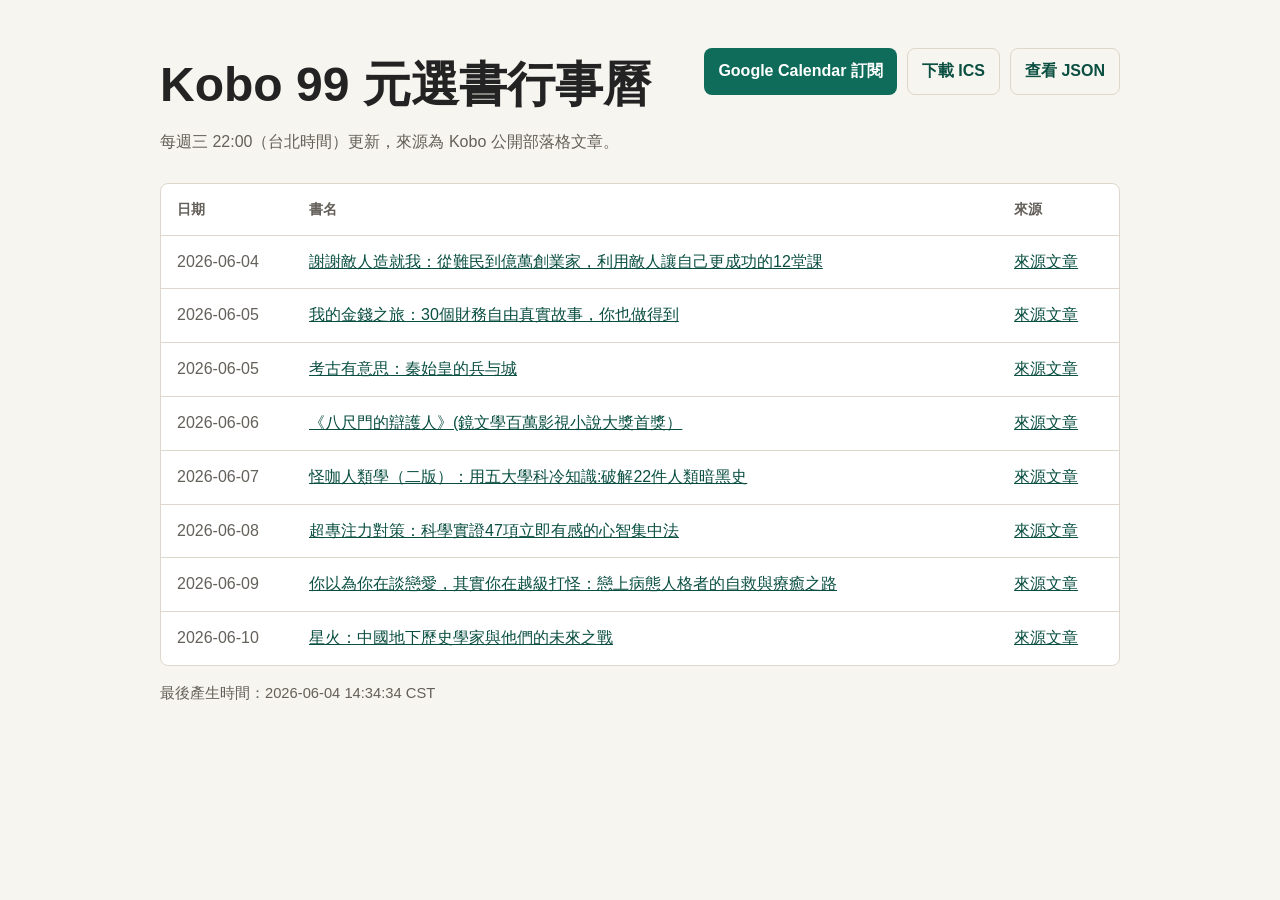
==== commit 6762bebc: "Update Kobo 99 calendar" ====
--- a/public/index.html
+++ b/public/index.html
@@ -173,7 +173,7 @@
         </tbody>
       </table>
     </section>
-    <footer>最後產生時間：2026-06-04 14:21:07 CST</footer>
+    <footer>最後產生時間：2026-06-04 14:34:34 CST</footer>
   </main>
   <script>
     const icsUrl = new URL("kobo99.ics", window.location.href).href;
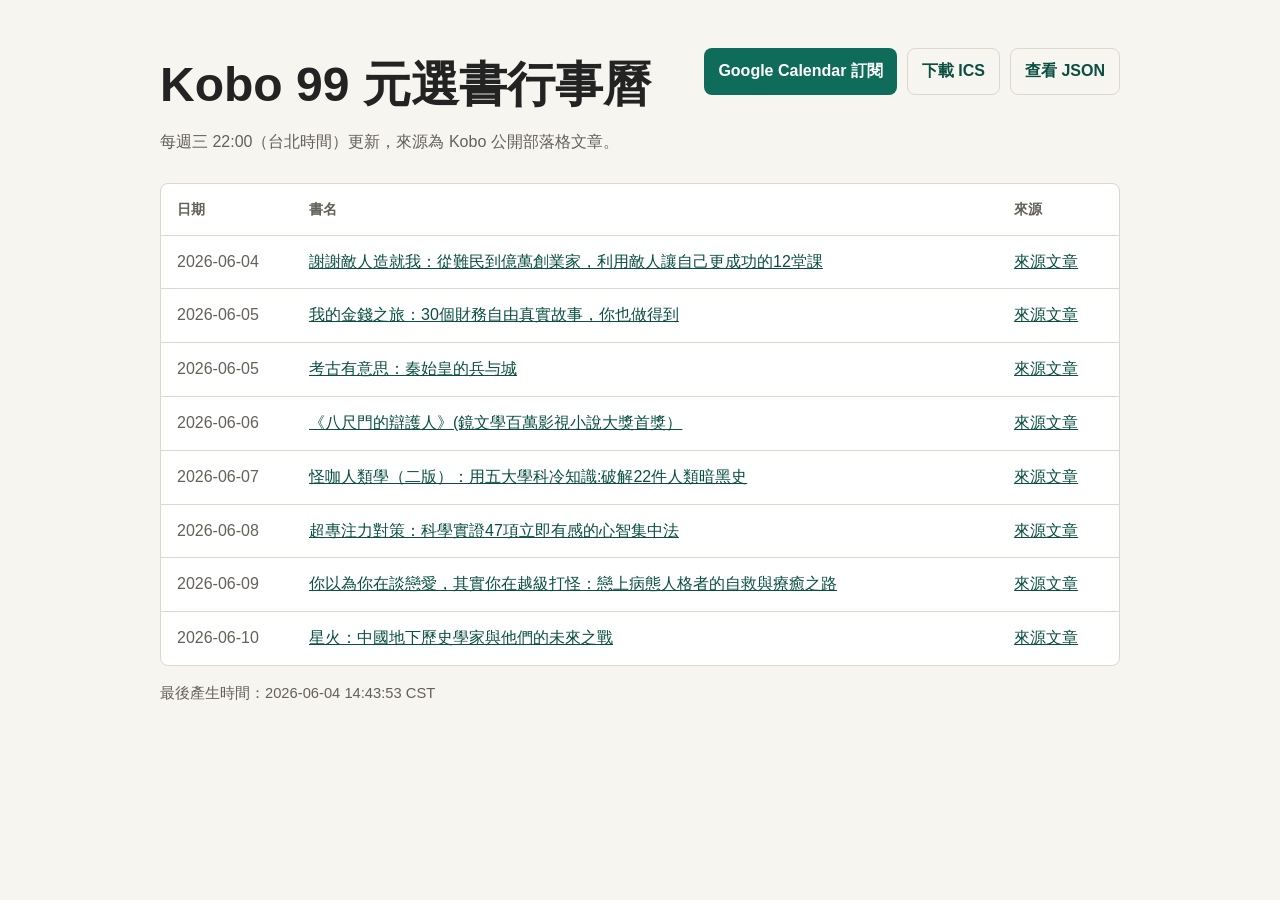
==== commit 6f652480: "v1.0.1 Upgranded" ====
--- a/public/index.html
+++ b/public/index.html
@@ -173,7 +173,7 @@
         </tbody>
       </table>
     </section>
-    <footer>最後產生時間：2026-06-04 14:34:34 CST</footer>
+    <footer>最後產生時間：2026-06-04 14:43:53 CST</footer>
   </main>
   <script>
     const icsUrl = new URL("kobo99.ics", window.location.href).href;
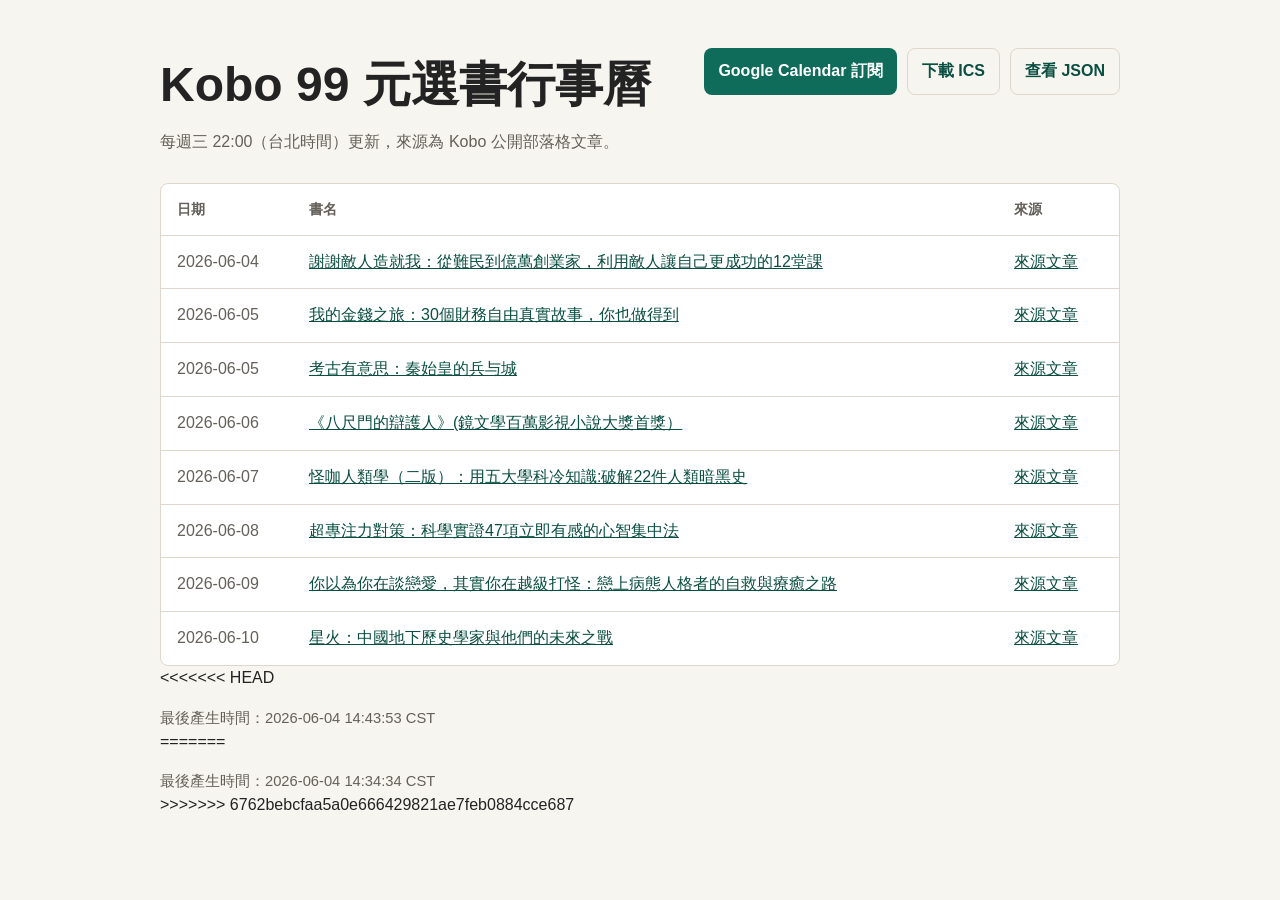
==== commit 1159a32d: "update" ====
--- a/public/index.html
+++ b/public/index.html
@@ -173,7 +173,11 @@
         </tbody>
       </table>
     </section>
+<<<<<<< HEAD
     <footer>最後產生時間：2026-06-04 14:43:53 CST</footer>
+=======
+    <footer>最後產生時間：2026-06-04 14:34:34 CST</footer>
+>>>>>>> 6762bebcfaa5a0e666429821ae7feb0884cce687
   </main>
   <script>
     const icsUrl = new URL("kobo99.ics", window.location.href).href;
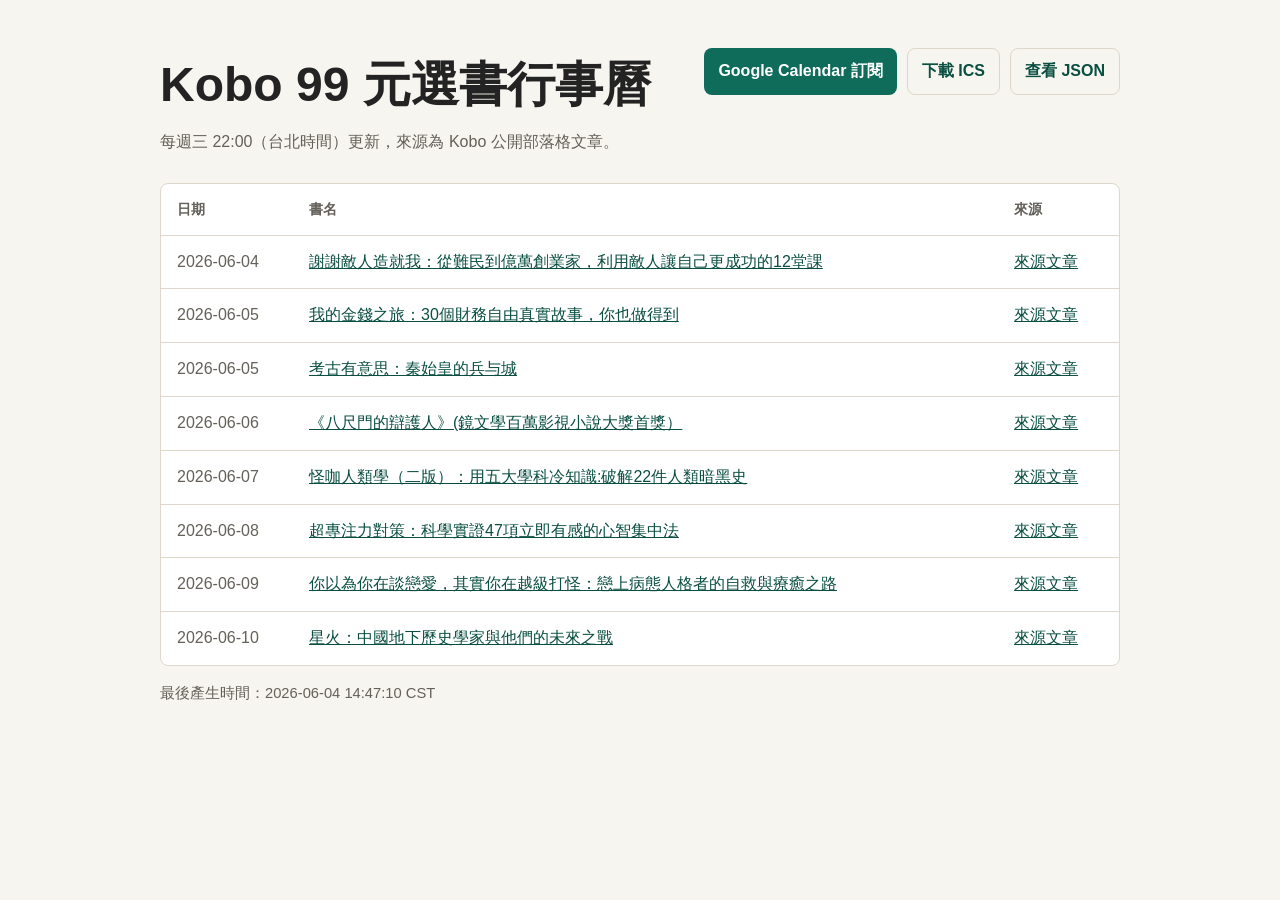
==== commit 4067d6f1: "Update Kobo 99 calendar" ====
--- a/public/index.html
+++ b/public/index.html
@@ -173,11 +173,7 @@
         </tbody>
       </table>
     </section>
-<<<<<<< HEAD
-    <footer>最後產生時間：2026-06-04 14:43:53 CST</footer>
-=======
-    <footer>最後產生時間：2026-06-04 14:34:34 CST</footer>
->>>>>>> 6762bebcfaa5a0e666429821ae7feb0884cce687
+    <footer>最後產生時間：2026-06-04 14:47:10 CST</footer>
   </main>
   <script>
     const icsUrl = new URL("kobo99.ics", window.location.href).href;
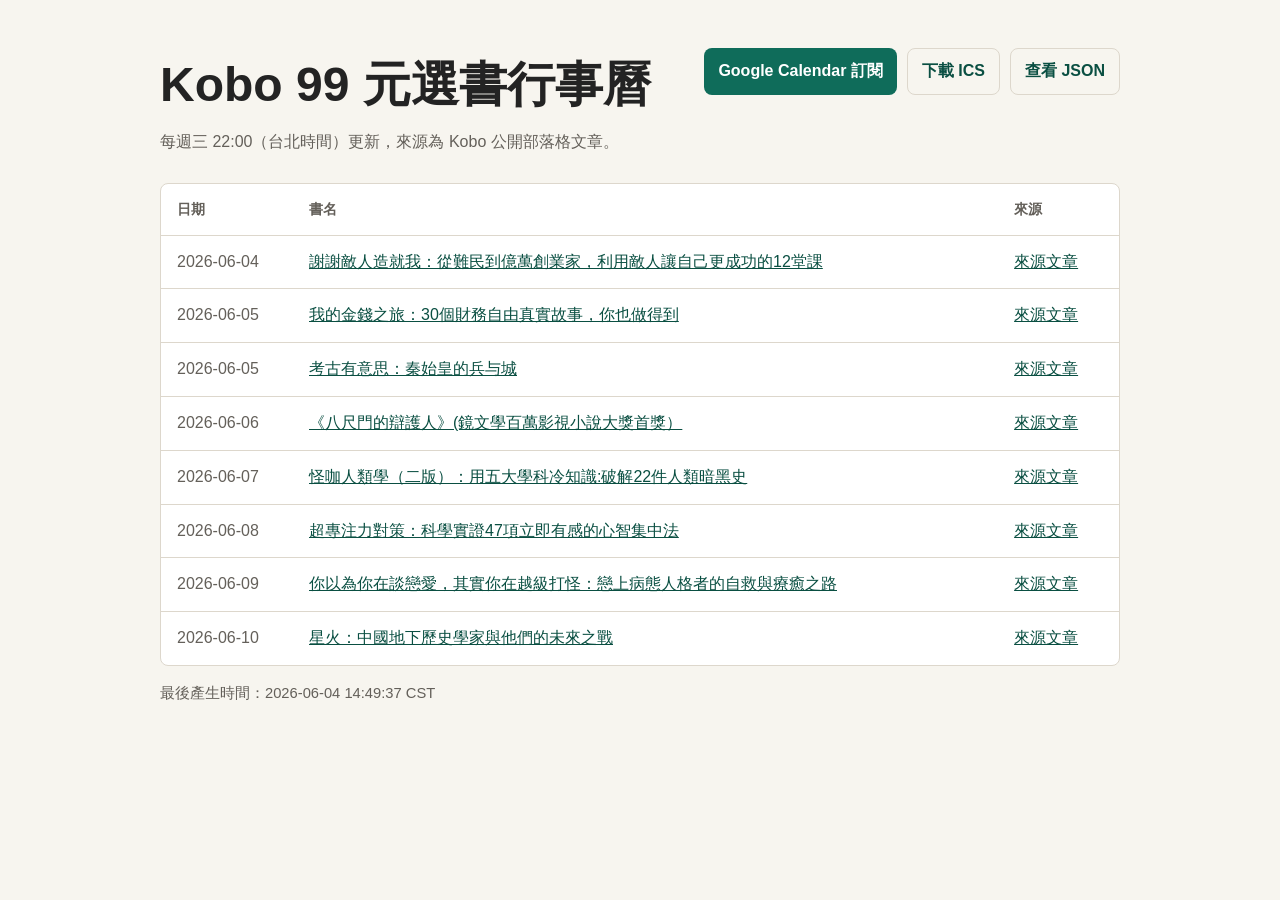
==== commit 0dcab6a9: "Update Kobo 99 calendar" ====
--- a/public/index.html
+++ b/public/index.html
@@ -173,7 +173,7 @@
         </tbody>
       </table>
     </section>
-    <footer>最後產生時間：2026-06-04 14:47:10 CST</footer>
+    <footer>最後產生時間：2026-06-04 14:49:37 CST</footer>
   </main>
   <script>
     const icsUrl = new URL("kobo99.ics", window.location.href).href;
